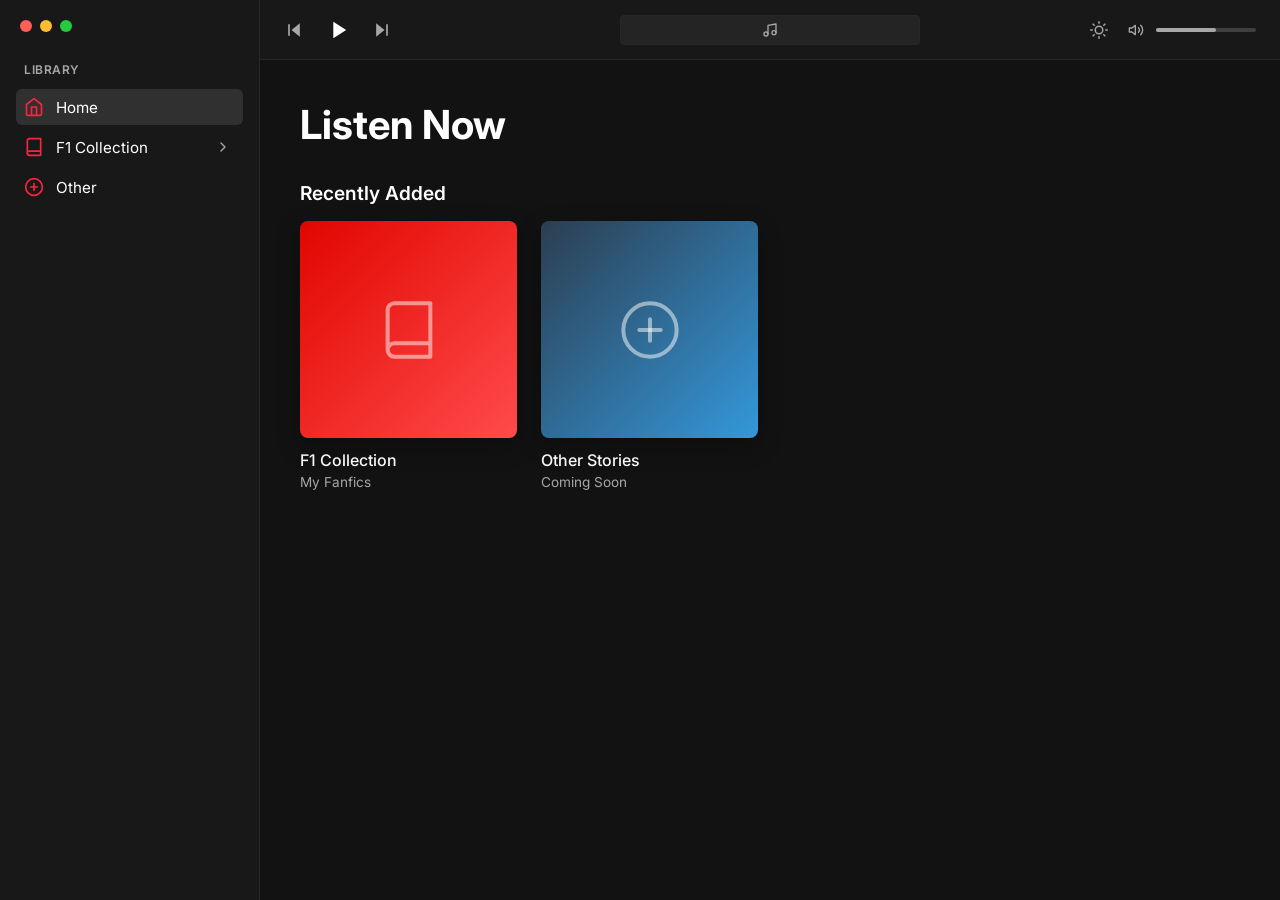
==== index.html @ 3386c09b "Add homepage and BG3AU style First publish" ====
<!DOCTYPE html>
<html lang="en">
<head>
  <meta charset="UTF-8">
  <meta name="viewport" content="width=device-width, initial-scale=1.0">
  <title>Home - My Fics</title>
  <link rel="stylesheet" href="/home.css">
  <link href="https://fonts.googleapis.com/css2?family=Inter:wght@400;500;600;700&display=swap" rel="stylesheet">
</head>
<body>
  <div class="app-container">
    <aside class="sidebar">
      <div class="sidebar-header">
        <div class="mac-dots">
          <span class="dot red"></span>
          <span class="dot yellow"></span>
          <span class="dot green"></span>
        </div>
      </div>
      <nav class="sidebar-nav">
        <div class="nav-section">
          <h3 class="nav-title">Library</h3>
          <a href="/" class="nav-item active">
            <svg viewBox="0 0 24 24" fill="none" stroke="currentColor" stroke-width="2" stroke-linecap="round" stroke-linejoin="round"><path d="m3 9 9-7 9 7v11a2 2 0 0 1-2 2H5a2 2 0 0 1-2-2z"></path><polyline points="9 22 9 12 15 12 15 22"></polyline></svg>
            Home
          </a>
          <div class="nav-group collapsed">
            <div class="nav-item-wrapper">
              <a href="/F1/index.html" class="nav-item">
                <svg viewBox="0 0 24 24" fill="none" stroke="currentColor" stroke-width="2" stroke-linecap="round" stroke-linejoin="round"><path d="M4 19.5v-15A2.5 2.5 0 0 1 6.5 2H20v20H6.5a2.5 2.5 0 0 1 0-5H20"></path></svg>
                F1 Collection
              </a>
              <button class="toggle-btn" onclick="this.closest('.nav-group').classList.toggle('collapsed')">
                <svg viewBox="0 0 24 24" fill="none" stroke="currentColor" stroke-width="2" stroke-linecap="round" stroke-linejoin="round"><polyline points="6 9 12 15 18 9"></polyline></svg>
              </button>
            </div>
            <div class="nav-sub-items">
              <a href="/F1/fish-needs-car/index.html" class="nav-item sub-item">fish-needs-car</a>
              <a href="/F1/BG3AU/our_team.html" class="nav-item sub-item">BG3 AU</a>
            </div>
          </div>
          <a href="#" class="nav-item">
            <svg viewBox="0 0 24 24" fill="none" stroke="currentColor" stroke-width="2" stroke-linecap="round" stroke-linejoin="round"><circle cx="12" cy="12" r="10"></circle><line x1="12" y1="8" x2="12" y2="16"></line><line x1="8" y1="12" x2="16" y2="12"></line></svg>
            Other
          </a>
        </div>
      </nav>
    </aside>

    <div class="main-wrapper">
      <header class="top-bar">
        <div class="playback-controls">
          <button class="control-btn"><svg viewBox="0 0 24 24" fill="currentColor"><path d="M19 20L9 12l10-8v16zM5 19h2V5H5v14z"></path></svg></button>
          <button class="control-btn play-btn"><svg viewBox="0 0 24 24" fill="currentColor"><path d="M8 5v14l11-7z"></path></svg></button>
          <button class="control-btn"><svg viewBox="0 0 24 24" fill="currentColor"><path d="M5 4l10 8-10 8V4zm14 1v14h-2V5h2z"></path></svg></button>
        </div>
        <div class="now-playing">
          <div class="np-logo">
            <svg viewBox="0 0 24 24" fill="none" stroke="currentColor" stroke-width="2" stroke-linecap="round" stroke-linejoin="round"><path d="M9 18V5l12-2v13"></path><circle cx="6" cy="18" r="3"></circle><circle cx="18" cy="16" r="3"></circle></svg>
          </div>
        </div>
        <div class="top-bar-right">
          <button class="theme-toggle" id="theme-toggle" title="Toggle Theme">
            <svg class="sun-icon" viewBox="0 0 24 24" fill="none" stroke="currentColor" stroke-width="2" stroke-linecap="round" stroke-linejoin="round"><circle cx="12" cy="12" r="5"></circle><line x1="12" y1="1" x2="12" y2="3"></line><line x1="12" y1="21" x2="12" y2="23"></line><line x1="4.22" y1="4.22" x2="5.64" y2="5.64"></line><line x1="18.36" y1="18.36" x2="19.78" y2="19.78"></line><line x1="1" y1="12" x2="3" y2="12"></line><line x1="21" y1="12" x2="23" y2="12"></line><line x1="4.22" y1="19.78" x2="5.64" y2="18.36"></line><line x1="18.36" y1="5.64" x2="19.78" y2="4.22"></line></svg>
            <svg class="moon-icon" viewBox="0 0 24 24" fill="none" stroke="currentColor" stroke-width="2" stroke-linecap="round" stroke-linejoin="round" style="display: none;"><path d="M21 12.79A9 9 0 1 1 11.21 3 7 7 0 0 0 21 12.79z"></path></svg>
          </button>
          <div class="volume-control">
            <svg viewBox="0 0 24 24" fill="none" stroke="currentColor" stroke-width="2" stroke-linecap="round" stroke-linejoin="round"><polygon points="11 5 6 9 2 9 2 15 6 15 11 19 11 5"></polygon><path d="M15.54 8.46a5 5 0 0 1 0 7.07"></path><path d="M19.07 4.93a10 10 0 0 1 0 14.14"></path></svg>
            <div class="volume-slider">
              <div class="volume-level"></div>
            </div>
          </div>
        </div>
      </header>

      <main class="content">
        <h1 class="page-title">Listen Now</h1>
        
        <section class="album-section">
          <h2 class="section-title">Recently Added</h2>
          <div class="album-grid">
            
            <a href="/F1/index.html" class="album-card">
              <div class="album-cover cover-f1">
                <svg viewBox="0 0 24 24" fill="none" stroke="currentColor" stroke-width="1.5" stroke-linecap="round" stroke-linejoin="round"><path d="M4 19.5v-15A2.5 2.5 0 0 1 6.5 2H20v20H6.5a2.5 2.5 0 0 1 0-5H20"></path></svg>
                <div class="play-overlay"><svg viewBox="0 0 24 24" fill="currentColor"><path d="M8 5v14l11-7z"></path></svg></div>
              </div>
              <div class="album-info">
                <h3 class="album-title">F1 Collection</h3>
                <p class="album-artist">My Fanfics</p>
              </div>
            </a>

            <a href="#" class="album-card">
              <div class="album-cover cover-other">
                <svg viewBox="0 0 24 24" fill="none" stroke="currentColor" stroke-width="1.5" stroke-linecap="round" stroke-linejoin="round"><circle cx="12" cy="12" r="10"></circle><line x1="12" y1="8" x2="12" y2="16"></line><line x1="8" y1="12" x2="16" y2="12"></line></svg>
                <div class="play-overlay"><svg viewBox="0 0 24 24" fill="currentColor"><path d="M8 5v14l11-7z"></path></svg></div>
              </div>
              <div class="album-info">
                <h3 class="album-title">Other Stories</h3>
                <p class="album-artist">Coming Soon</p>
              </div>
            </a>

          </div>
        </section>
      </main>
    </div>
  </div>
  <script>
    const themeToggle = document.getElementById('theme-toggle');
    const sunIcon = themeToggle.querySelector('.sun-icon');
    const moonIcon = themeToggle.querySelector('.moon-icon');

    // Check saved theme
    const savedTheme = localStorage.getItem('theme');
    if (savedTheme === 'light') {
      document.body.classList.add('light-mode');
      sunIcon.style.display = 'none';
      moonIcon.style.display = 'block';
    }

    themeToggle.addEventListener('click', () => {
      document.body.classList.toggle('light-mode');
      const isLight = document.body.classList.contains('light-mode');
      
      if (isLight) {
        localStorage.setItem('theme', 'light');
        sunIcon.style.display = 'none';
        moonIcon.style.display = 'block';
      } else {
        localStorage.setItem('theme', 'dark');
        sunIcon.style.display = 'block';
        moonIcon.style.display = 'none';
      }
    });
  </script>
</body>
</html>
---- home.css ----
:root {
  --bg-main: #121212;
  --bg-sidebar: #181818;
  --bg-topbar: #181818;
  --bg-card: #242424;
  --bg-card-hover: #2a2a2a;
  --text-primary: #ffffff;
  --text-secondary: #a7a7a7;
  --accent: #fa243c; /* Apple Music Red */
  --border: #282828;
  --slider-bg: #404040;
  --nav-hover: rgba(255, 255, 255, 0.05);
  --nav-active: rgba(255, 255, 255, 0.1);
  --np-bg: rgba(255, 255, 255, 0.05);
}

body.light-mode {
  --bg-main: #ffffff;
  --bg-sidebar: #f3f3f3;
  --bg-topbar: #f3f3f3;
  --bg-card: #ffffff;
  --bg-card-hover: #f5f5f5;
  --text-primary: #111111;
  --text-secondary: #666666;
  --border: #e5e5e5;
  --slider-bg: #d4d4d4;
  --nav-hover: rgba(0, 0, 0, 0.05);
  --nav-active: rgba(0, 0, 0, 0.1);
  --np-bg: rgba(0, 0, 0, 0.05);
}

* {
  box-sizing: border-box;
  margin: 0;
  padding: 0;
}

body {
  font-family: 'Inter', -apple-system, BlinkMacSystemFont, sans-serif;
  background-color: var(--bg-main);
  color: var(--text-primary);
  height: 100vh;
  overflow: hidden;
  transition: background-color 0.3s, color 0.3s;
}

.app-container {
  display: flex;
  height: 100vh;
}

/* Sidebar */
.sidebar {
  width: 260px;
  background-color: var(--bg-sidebar);
  border-right: 1px solid var(--border);
  display: flex;
  flex-direction: column;
  transition: background-color 0.3s, border-color 0.3s;
}

.sidebar-header {
  padding: 20px;
}

.mac-dots {
  display: flex;
  gap: 8px;
}

.dot {
  width: 12px;
  height: 12px;
  border-radius: 50%;
}
.dot.red { background-color: #ff5f56; }
.dot.yellow { background-color: #ffbd2e; }
.dot.green { background-color: #27c93f; }

.sidebar-nav {
  padding: 10px 16px;
}

.nav-section {
  margin-bottom: 24px;
}

.nav-title {
  font-size: 0.75rem;
  text-transform: uppercase;
  color: var(--text-secondary);
  margin-bottom: 12px;
  padding-left: 8px;
  letter-spacing: 0.5px;
  font-weight: 600;
}

.nav-item {
  display: flex;
  align-items: center;
  gap: 12px;
  padding: 8px;
  border-radius: 6px;
  color: var(--text-primary);
  text-decoration: none;
  font-size: 0.95rem;
  transition: background 0.2s;
  margin-bottom: 4px;
}

.nav-item svg {
  width: 20px;
  height: 20px;
  color: var(--accent);
}

.nav-item:hover {
  background-color: var(--nav-hover);
}

.nav-item.active {
  background-color: var(--nav-active);
}

/* Main Wrapper */
.main-wrapper {
  flex: 1;
  display: flex;
  flex-direction: column;
  overflow: hidden;
}

/* Top Bar */
.top-bar {
  height: 60px;
  background-color: var(--bg-topbar);
  border-bottom: 1px solid var(--border);
  display: flex;
  align-items: center;
  justify-content: space-between;
  padding: 0 24px;
  -webkit-app-region: drag;
  transition: background-color 0.3s, border-color 0.3s;
}

.playback-controls {
  display: flex;
  align-items: center;
  gap: 20px;
  width: 200px;
}

.control-btn {
  background: none;
  border: none;
  color: var(--text-secondary);
  cursor: pointer;
  display: flex;
  align-items: center;
  justify-content: center;
  transition: color 0.2s;
}

.control-btn:hover {
  color: var(--text-primary);
}

.control-btn svg {
  width: 20px;
  height: 20px;
}

.control-btn.play-btn svg {
  width: 28px;
  height: 28px;
  color: var(--text-primary);
}

.now-playing {
  flex: 1;
  display: flex;
  justify-content: center;
}

.np-logo {
  width: 300px;
  height: 30px;
  background: var(--np-bg);
  border-radius: 4px;
  display: flex;
  align-items: center;
  justify-content: center;
  color: var(--text-secondary);
  border: 1px solid var(--border);
}

.np-logo svg {
  width: 16px;
  height: 16px;
}

.top-bar-right {
  display: flex;
  align-items: center;
  gap: 16px;
  width: 200px;
  justify-content: flex-end;
}

.theme-toggle {
  background: none;
  border: none;
  color: var(--text-secondary);
  cursor: pointer;
  display: flex;
  align-items: center;
  justify-content: center;
  transition: color 0.2s;
  padding: 4px;
}

.theme-toggle:hover {
  color: var(--text-primary);
}

.theme-toggle svg {
  width: 18px;
  height: 18px;
}

.volume-control {
  display: flex;
  align-items: center;
  gap: 12px;
  color: var(--text-secondary);
}

.volume-control svg {
  width: 16px;
  height: 16px;
}

.volume-slider {
  width: 100px;
  height: 4px;
  background: var(--slider-bg);
  border-radius: 2px;
  position: relative;
}

.volume-level {
  width: 60%;
  height: 100%;
  background: var(--text-secondary);
  border-radius: 2px;
}

/* Content */
.content {
  flex: 1;
  overflow-y: auto;
  padding: 40px;
}

.page-title {
  font-size: 2.5rem;
  font-weight: 700;
  margin-bottom: 32px;
}

.section-title {
  font-size: 1.2rem;
  font-weight: 600;
  margin-bottom: 16px;
  color: var(--text-primary);
}

.album-grid {
  display: grid;
  grid-template-columns: repeat(auto-fill, minmax(200px, 1fr));
  gap: 24px;
}

.album-card {
  text-decoration: none;
  color: inherit;
  display: flex;
  flex-direction: column;
  gap: 12px;
  transition: transform 0.2s;
}

.album-card:hover {
  transform: translateY(-4px);
}

.album-cover {
  width: 100%;
  aspect-ratio: 1 / 1;
  border-radius: 8px;
  background: #333;
  position: relative;
  overflow: hidden;
  display: flex;
  align-items: center;
  justify-content: center;
  box-shadow: 0 8px 24px rgba(0,0,0,0.3);
}

.album-cover > svg {
  width: 64px;
  height: 64px;
  color: rgba(255,255,255,0.5);
}

.cover-f1 {
  background: linear-gradient(135deg, #e10600, #ff4b4b);
}

.cover-bg3 {
  background: linear-gradient(135deg, #4a3020, #c19976);
}

.cover-other {
  background: linear-gradient(135deg, #2c3e50, #3498db);
}

.play-overlay {
  position: absolute;
  bottom: 8px;
  right: 8px;
  width: 40px;
  height: 40px;
  background: var(--accent);
  border-radius: 50%;
  display: flex;
  align-items: center;
  justify-content: center;
  opacity: 0;
  transform: translateY(10px);
  transition: all 0.2s ease;
  box-shadow: 0 4px 12px rgba(0,0,0,0.3);
}

.play-overlay svg {
  width: 20px;
  height: 20px;
  color: white;
  margin-left: 2px;
}

.album-card:hover .play-overlay {
  opacity: 1;
  transform: translateY(0);
}

.album-info {
  display: flex;
  flex-direction: column;
  gap: 4px;
}

.album-title {
  font-size: 1rem;
  font-weight: 500;
  white-space: nowrap;
  overflow: hidden;
  text-overflow: ellipsis;
}

.album-artist {
  font-size: 0.85rem;
  color: var(--text-secondary);
}

/* Sidebar Sub-items */
.nav-group {
  display: flex;
  flex-direction: column;
  margin-bottom: 4px;
}
.nav-item-wrapper {
  display: flex;
  align-items: center;
  position: relative;
}
.nav-item-wrapper .nav-item {
  flex: 1;
  margin-bottom: 0;
}
.toggle-btn {
  position: absolute;
  right: 8px;
  background: none;
  border: none;
  color: var(--text-secondary);
  cursor: pointer;
  padding: 4px;
  display: flex;
  align-items: center;
  justify-content: center;
  transition: transform 0.2s;
  z-index: 2;
}
.toggle-btn:hover {
  color: var(--text-primary);
}
.toggle-btn svg {
  width: 16px !important;
  height: 16px !important;
  color: inherit !important;
}
.nav-group.collapsed .nav-sub-items {
  display: none;
}
.nav-group.collapsed .toggle-btn {
  transform: rotate(-90deg);
}
.nav-sub-items {
  display: flex;
  flex-direction: column;
  margin-left: 34px;
  border-left: 1px solid var(--border);
  padding-left: 8px;
  margin-bottom: 4px;
  margin-top: 4px;
}
.nav-item.sub-item {
  font-size: 0.85rem;
  padding: 6px 8px;
  color: var(--text-secondary);
  margin-bottom: 2px;
}
.nav-item.sub-item:hover {
  color: var(--text-primary);
  background-color: rgba(255, 255, 255, 0.05);
}
.nav-item.sub-item.active {
  color: var(--text-primary);
  background-color: rgba(255, 255, 255, 0.1);
}

/* Album Page */
.album-page-header {
  display: flex;
  gap: 32px;
  margin-bottom: 40px;
  align-items: flex-end;
}
.album-cover-large {
  width: 240px;
  height: 240px;
  border-radius: 12px;
  box-shadow: 0 10px 30px rgba(0,0,0,0.5);
  display: flex;
  align-items: center;
  justify-content: center;
}
.album-cover-large > svg {
  width: 100px;
  height: 100px;
  color: rgba(255,255,255,0.5);
}
.album-details {
  display: flex;
  flex-direction: column;
  gap: 8px;
  padding-bottom: 8px;
}
.album-type {
  font-size: 0.75rem;
  text-transform: uppercase;
  font-weight: 600;
  color: var(--text-secondary);
  letter-spacing: 1px;
}
.album-title-large {
  font-size: 3rem;
  font-weight: 700;
  line-height: 1.1;
  margin-bottom: 4px;
}
.album-artist-large {
  font-size: 1.1rem;
  color: var(--accent);
  font-weight: 500;
}
.album-meta {
  font-size: 0.9rem;
  color: var(--text-secondary);
  margin-bottom: 12px;
}
.album-actions {
  display: flex;
  gap: 12px;
}
.btn-play-large, .btn-shuffle-large {
  background: var(--accent);
  color: white;
  border: none;
  padding: 10px 24px;
  border-radius: 8px;
  font-size: 1rem;
  font-weight: 600;
  cursor: pointer;
  display: flex;
  align-items: center;
  gap: 8px;
  transition: filter 0.2s;
}
.btn-play-large:hover, .btn-shuffle-large:hover {
  filter: brightness(1.1);
}
.btn-shuffle-large {
  background: var(--bg-card);
  color: var(--accent);
}

/* Tracklist */
.tracklist {
  display: flex;
  flex-direction: column;
}
.track-header {
  display: grid;
  grid-template-columns: 40px 1fr 120px;
  padding: 8px 16px;
  border-bottom: 1px solid var(--border);
  color: var(--text-secondary);
  font-size: 0.85rem;
  text-transform: uppercase;
  letter-spacing: 0.5px;
  margin-bottom: 8px;
}
.track-row {
  display: grid;
  grid-template-columns: 40px 1fr 120px;
  padding: 12px 16px;
  border-radius: 8px;
  text-decoration: none;
  color: var(--text-primary);
  align-items: center;
  transition: background-color 0.2s, color 0.3s;
}
.track-row:hover {
  background: var(--nav-hover);
}
.track-col-index {
  color: var(--text-secondary);
  font-variant-numeric: tabular-nums;
  display: flex;
  align-items: center;
  justify-content: flex-start;
}
.track-col-title {
  font-weight: 500;
}
.track-col-meta {
  color: var(--text-secondary);
  font-size: 0.9rem;
  text-align: right;
}

.play-icon {
  display: none;
  width: 16px;
  height: 16px;
  fill: var(--text-primary);
}
.meta-words {
  display: none;
}
.track-row:hover .index-num {
  display: none;
}
.track-row:hover .play-icon {
  display: block;
}
.track-row:hover .meta-chapters {
  display: none;
}
.track-row:hover .meta-words {
  display: block;
}

/* Responsive */
@media (max-width: 768px) {
  .sidebar {
    display: none;
  }
  .top-bar {
    padding: 0 16px;
  }
  .playback-controls {
    width: auto;
  }
  .volume-control {
    display: none;
  }
  .content {
    padding: 24px;
  }
  .album-page-header {
    flex-direction: column;
    align-items: center;
    text-align: center;
  }
  .album-actions {
    justify-content: center;
  }
}
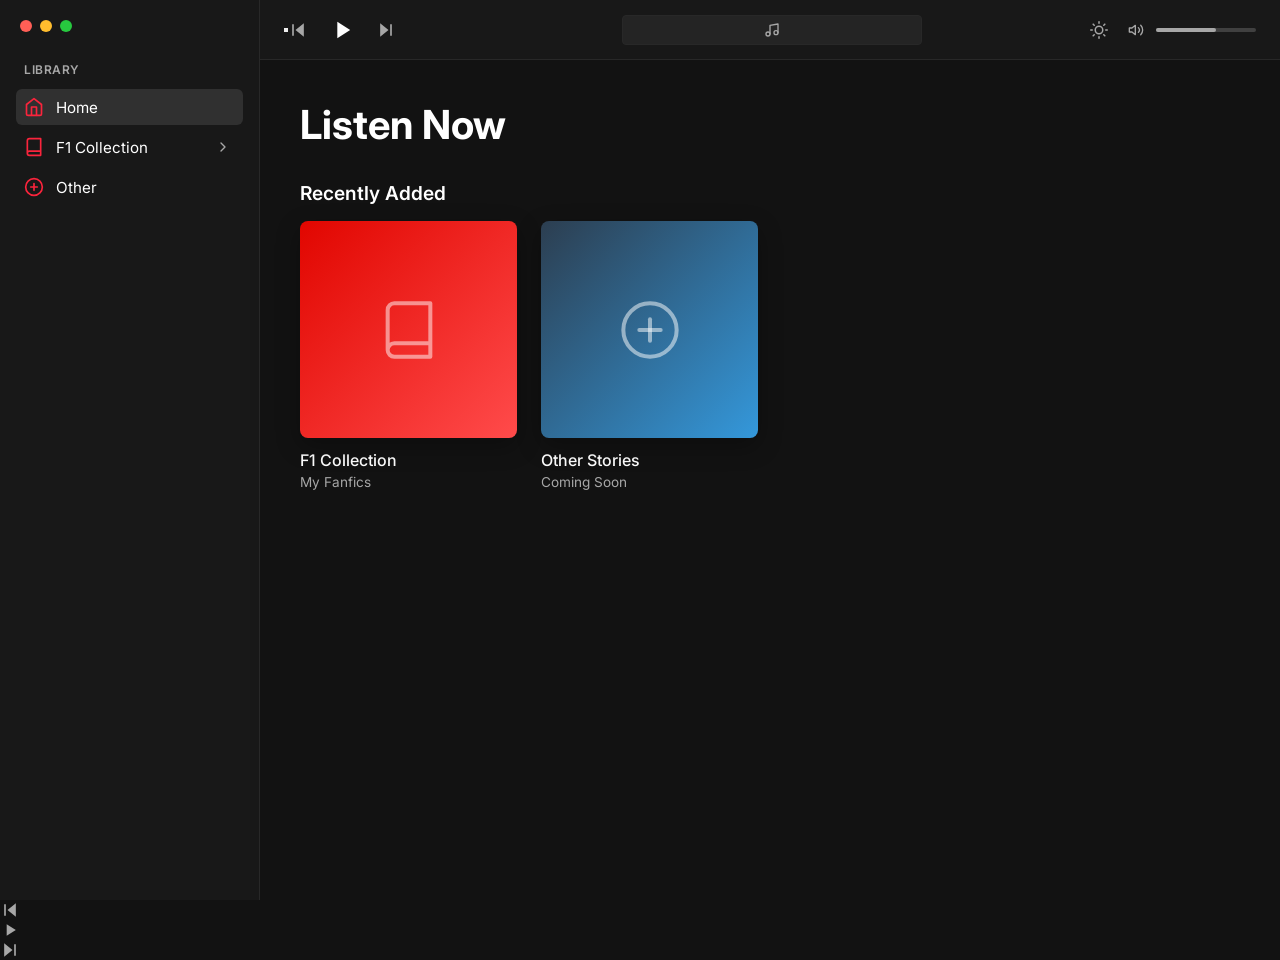
==== commit 45380196: "Add phone compatibility First publish" ====
--- a/index.html
+++ b/index.html
@@ -4,7 +4,7 @@
   <meta charset="UTF-8">
   <meta name="viewport" content="width=device-width, initial-scale=1.0">
   <title>Home - My Fics</title>
-  <link rel="stylesheet" href="/home.css">
+  <link rel="stylesheet" href="home.css">
   <link href="https://fonts.googleapis.com/css2?family=Inter:wght@400;500;600;700&display=swap" rel="stylesheet">
 </head>
 <body>
@@ -20,13 +20,13 @@
       <nav class="sidebar-nav">
         <div class="nav-section">
           <h3 class="nav-title">Library</h3>
-          <a href="/" class="nav-item active">
+          <a href="index.html" class="nav-item active">
             <svg viewBox="0 0 24 24" fill="none" stroke="currentColor" stroke-width="2" stroke-linecap="round" stroke-linejoin="round"><path d="m3 9 9-7 9 7v11a2 2 0 0 1-2 2H5a2 2 0 0 1-2-2z"></path><polyline points="9 22 9 12 15 12 15 22"></polyline></svg>
             Home
           </a>
           <div class="nav-group collapsed">
             <div class="nav-item-wrapper">
-              <a href="/F1/index.html" class="nav-item">
+              <a href="/Writings/F1/index.html" class="nav-item">
                 <svg viewBox="0 0 24 24" fill="none" stroke="currentColor" stroke-width="2" stroke-linecap="round" stroke-linejoin="round"><path d="M4 19.5v-15A2.5 2.5 0 0 1 6.5 2H20v20H6.5a2.5 2.5 0 0 1 0-5H20"></path></svg>
                 F1 Collection
               </a>
@@ -35,8 +35,10 @@
               </button>
             </div>
             <div class="nav-sub-items">
-              <a href="/F1/fish-needs-car/index.html" class="nav-item sub-item">fish-needs-car</a>
-              <a href="/F1/BG3AU/our_team.html" class="nav-item sub-item">BG3 AU</a>
+              <div class="nav-sub-items-inner">
+              <a href="/Writings/F1/fish-needs-car/index.html" class="nav-item sub-item">fish-needs-car</a>
+              <a href="/Writings/F1/bg3au/our_team.html" class="nav-item sub-item">BG3 AU</a>
+              </div>
             </div>
           </div>
           <a href="#" class="nav-item">
@@ -49,6 +51,10 @@
 
     <div class="main-wrapper">
       <header class="top-bar">
+        <button class="hamburger" id="mobile-menu-btn" aria-label="Toggle Menu">
+          <span></span>
+          <span></span>
+        </button>
         <div class="playback-controls">
           <button class="control-btn"><svg viewBox="0 0 24 24" fill="currentColor"><path d="M19 20L9 12l10-8v16zM5 19h2V5H5v14z"></path></svg></button>
           <button class="control-btn play-btn"><svg viewBox="0 0 24 24" fill="currentColor"><path d="M8 5v14l11-7z"></path></svg></button>
@@ -80,7 +86,7 @@
           <h2 class="section-title">Recently Added</h2>
           <div class="album-grid">
             
-            <a href="/F1/index.html" class="album-card">
+            <a href="/Writings/F1/index.html" class="album-card">
               <div class="album-cover cover-f1">
                 <svg viewBox="0 0 24 24" fill="none" stroke="currentColor" stroke-width="1.5" stroke-linecap="round" stroke-linejoin="round"><path d="M4 19.5v-15A2.5 2.5 0 0 1 6.5 2H20v20H6.5a2.5 2.5 0 0 1 0-5H20"></path></svg>
                 <div class="play-overlay"><svg viewBox="0 0 24 24" fill="currentColor"><path d="M8 5v14l11-7z"></path></svg></div>
@@ -107,7 +113,37 @@
       </main>
     </div>
   </div>
+
+  <!-- Mobile Player -->
+  <div class="mobile-player">
+    <button class="control-btn skip-btn"><svg viewBox="0 0 24 24" fill="currentColor"><path d="M19 20L9 12l10-8v16zM5 19h2V5H5v14z"></path></svg></button>
+    <button class="control-btn play-pause-btn"><svg viewBox="0 0 24 24" fill="currentColor"><path d="M8 5v14l11-7z"></path></svg></button>
+    <button class="control-btn skip-btn"><svg viewBox="0 0 24 24" fill="currentColor"><path d="M5 4l10 8-10 8V4zm14 1v14h-2V5h2z"></path></svg></button>
+  </div>
+
   <script>
+    const mobileMenuBtn = document.getElementById('mobile-menu-btn');
+    const sidebar = document.querySelector('.sidebar');
+    if (mobileMenuBtn && sidebar) {
+      mobileMenuBtn.addEventListener('click', () => {
+        mobileMenuBtn.classList.toggle('open');
+        sidebar.classList.toggle('open');
+      });
+    }
+
+    const playPauseBtn = document.querySelector('.play-pause-btn');
+    if (playPauseBtn) {
+      playPauseBtn.addEventListener('click', () => {
+        const svg = playPauseBtn.querySelector('svg');
+        const isPlaying = svg.innerHTML.includes('M8 5v14l11-7z');
+        if (isPlaying) {
+          svg.innerHTML = '<path d="M6 19h4V5H6v14zm8-14v14h4V5h-4z"></path>';
+        } else {
+          svg.innerHTML = '<path d="M8 5v14l11-7z"></path>';
+        }
+      });
+    }
+
     const themeToggle = document.getElementById('theme-toggle');
     const sunIcon = themeToggle.querySelector('.sun-icon');
     const moonIcon = themeToggle.querySelector('.moon-icon');
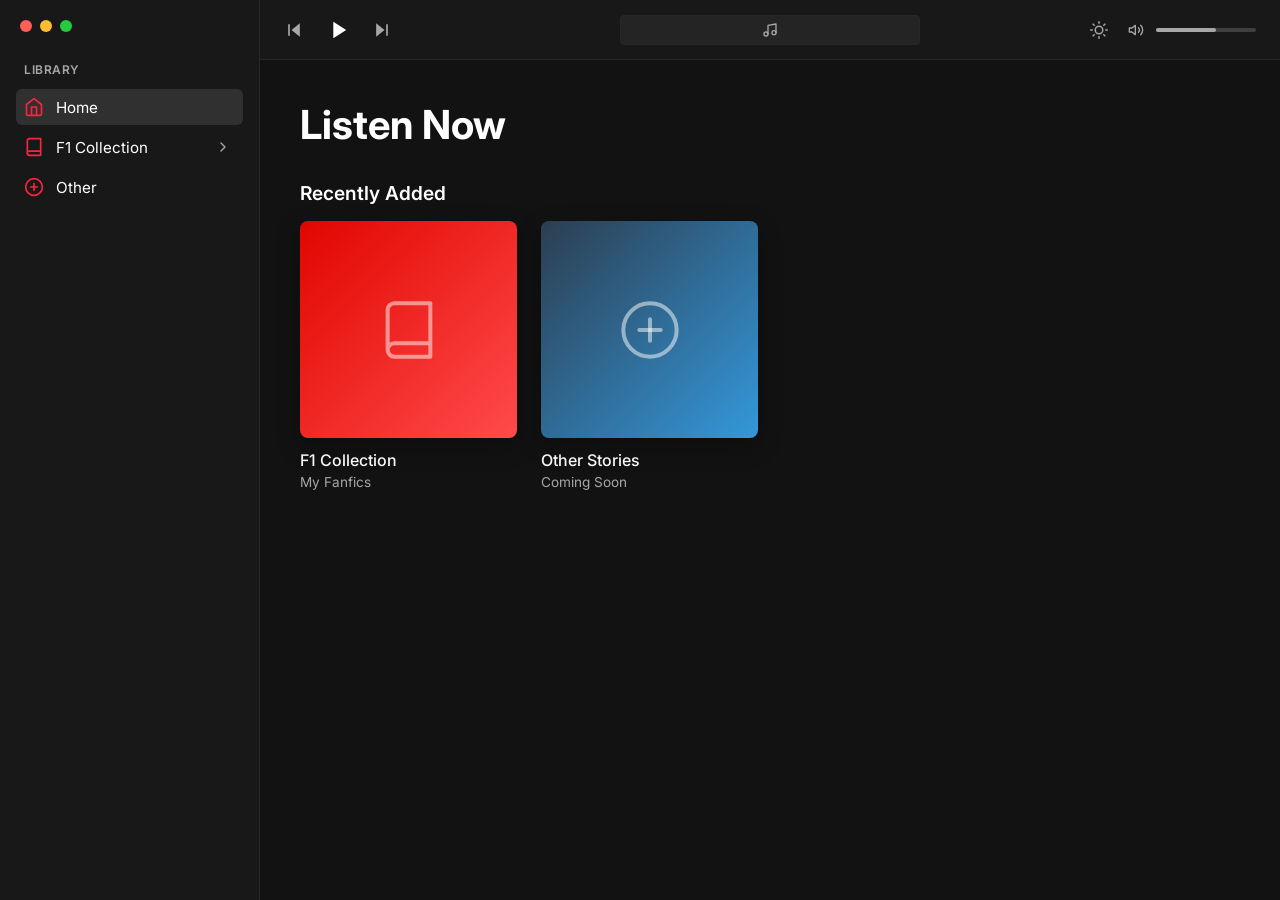
==== commit 099fe2c3: "Add icon First publish" ====
--- a/index.html
+++ b/index.html
@@ -4,6 +4,12 @@
   <meta charset="UTF-8">
   <meta name="viewport" content="width=device-width, initial-scale=1.0">
   <title>Home - My Fics</title>
+  <link rel="icon" type="image/png" href="favicon/favicon-96x96.png" sizes="96x96" />
+  <link rel="icon" type="image/svg+xml" href="favicon/favicon.svg" />
+  <link rel="shortcut icon" href="favicon/favicon.ico" />
+  <link rel="apple-touch-icon" sizes="180x180" href="favicon/apple-touch-icon.png" />
+  <meta name="apple-mobile-web-app-title" content="MyWebSite" />
+  <link rel="manifest" href="/favicon/site.webmanifest" />
   <link rel="stylesheet" href="home.css">
   <link href="https://fonts.googleapis.com/css2?family=Inter:wght@400;500;600;700&display=swap" rel="stylesheet">
 </head>
--- a/home.css
+++ b/home.css
@@ -12,6 +12,7 @@
   --nav-hover: rgba(255, 255, 255, 0.05);
   --nav-active: rgba(255, 255, 255, 0.1);
   --np-bg: rgba(255, 255, 255, 0.05);
+  --bg-sidebar-translucent: rgba(24, 24, 24, 0.85);
 }
 
 body.light-mode {
@@ -27,6 +28,7 @@
   --nav-hover: rgba(0, 0, 0, 0.05);
   --nav-active: rgba(0, 0, 0, 0.1);
   --np-bg: rgba(0, 0, 0, 0.05);
+  --bg-sidebar-translucent: rgba(243, 243, 243, 0.85);
 }
 
 * {
@@ -399,7 +401,7 @@
   display: flex;
   align-items: center;
   justify-content: center;
-  transition: transform 0.2s;
+  transition: transform 0.5s cubic-bezier(0.16, 1, 0.3, 1);
   z-index: 2;
 }
 .toggle-btn:hover {
@@ -411,19 +413,30 @@
   color: inherit !important;
 }
 .nav-group.collapsed .nav-sub-items {
-  display: none;
+  grid-template-rows: 0fr;
+  margin-top: 0;
+  margin-bottom: 0;
+  opacity: 0;
+  border-color: transparent;
 }
 .nav-group.collapsed .toggle-btn {
   transform: rotate(-90deg);
 }
 .nav-sub-items {
-  display: flex;
-  flex-direction: column;
+  display: grid;
+  grid-template-rows: 1fr;
   margin-left: 34px;
   border-left: 1px solid var(--border);
   padding-left: 8px;
   margin-bottom: 4px;
   margin-top: 4px;
+  transition: grid-template-rows 0.5s cubic-bezier(0.16, 1, 0.3, 1), margin 0.5s cubic-bezier(0.16, 1, 0.3, 1), opacity 0.5s cubic-bezier(0.16, 1, 0.3, 1), border-color 0.5s cubic-bezier(0.16, 1, 0.3, 1);
+  opacity: 1;
+}
+.nav-sub-items-inner {
+  overflow: hidden;
+  display: flex;
+  flex-direction: column;
 }
 .nav-item.sub-item {
   font-size: 0.85rem;
@@ -583,29 +596,202 @@
   display: block;
 }
 
+.hamburger {
+  display: none;
+}
+
+.mobile-player {
+  display: none;
+}
+
 /* Responsive */
 @media (max-width: 768px) {
   .sidebar {
+    display: flex;
+    position: fixed;
+    top: 0;
+    left: 0;
+    width: 100%;
+    bottom: 0;
+    z-index: 1000;
+    transform: translateY(-100%);
+    transition: transform 0.5s cubic-bezier(0.16, 1, 0.3, 1);
+    padding-top: 50px;
+    border-right: none;
+    background-color: var(--bg-sidebar-translucent);
+    backdrop-filter: blur(20px);
+    -webkit-backdrop-filter: blur(20px);
+  }
+  
+  .sidebar.open {
+    transform: translateY(0);
+  }
+  
+  .sidebar-header {
     display: none;
   }
+  
+  .hamburger {
+    display: flex;
+    flex-direction: column;
+    justify-content: center;
+    align-items: center;
+    width: 32px;
+    height: 32px;
+    background: transparent;
+    border: none;
+    cursor: pointer;
+    padding: 0;
+    position: relative;
+    z-index: 1002;
+    margin-right: 16px;
+  }
+  
+  .hamburger span {
+    display: block;
+    width: 20px;
+    height: 2px;
+    background-color: var(--text-primary);
+    transition: transform 0.5s cubic-bezier(0.16, 1, 0.3, 1), opacity 0.3s ease;
+    position: absolute;
+  }
+  
+  .hamburger span:nth-child(1) { transform: translateY(-4px); }
+  .hamburger span:nth-child(2) { transform: translateY(4px); }
+  .hamburger.open span:nth-child(1) { transform: translateY(0) rotate(45deg); }
+  .hamburger.open span:nth-child(2) { transform: translateY(0) rotate(-45deg); }
+  
+  .mobile-player {
+    display: flex;
+    justify-content: center;
+    align-items: center;
+    gap: 32px;
+    background-color: var(--bg-sidebar-translucent);
+    backdrop-filter: blur(20px);
+    -webkit-backdrop-filter: blur(20px);
+    border-top: 1px solid var(--border);
+    position: fixed;
+    bottom: 0;
+    left: 0;
+    right: 0;
+    height: calc(80px + env(safe-area-inset-bottom));
+    z-index: 1000;
+    padding-bottom: env(safe-area-inset-bottom);
+  }
+  
+  .mobile-player button {
+    background: none;
+    border: none;
+    color: var(--text-primary);
+    cursor: pointer;
+    display: flex;
+    align-items: center;
+    justify-content: center;
+  }
+  
+  .mobile-player .play-pause-btn {
+    width: 48px;
+    height: 48px;
+    border-radius: 50%;
+    background: var(--text-primary);
+    color: var(--bg-main);
+  }
+  
+  .mobile-player .play-pause-btn svg {
+    width: 24px;
+    height: 24px;
+    fill: currentColor;
+  }
+  
+  .mobile-player .skip-btn svg {
+    width: 24px;
+    height: 24px;
+    fill: currentColor;
+  }
+  
+  .main-wrapper {
+    padding-bottom: calc(80px + env(safe-area-inset-bottom));
+  }
+
   .top-bar {
     padding: 0 16px;
-  }
+    height: 50px;
+    position: relative;
+    z-index: 1001;
+    background-color: var(--bg-topbar);
+  }
+  
+  .now-playing {
+    display: none;
+  }
+  
   .playback-controls {
-    width: auto;
-  }
+    display: none;
+  }
+  
+  .top-bar-right {
+    margin-left: auto;
+  }
+  
   .volume-control {
     display: none;
   }
+  
   .content {
-    padding: 24px;
-  }
+    padding: 20px 16px;
+  }
+  
+  .page-title {
+    font-size: 2rem;
+    margin-bottom: 24px;
+  }
+  
+  .album-grid {
+    grid-template-columns: repeat(2, 1fr);
+    gap: 16px;
+  }
+  
   .album-page-header {
     flex-direction: column;
     align-items: center;
     text-align: center;
-  }
+    gap: 20px;
+  }
+  
+  .album-cover-large {
+    width: 200px;
+    height: 200px;
+  }
+  
   .album-actions {
     justify-content: center;
   }
-}
+  
+  .track-header {
+    display: none;
+  }
+  
+  .track-row {
+    grid-template-columns: 30px 1fr;
+    padding: 12px 8px;
+    margin: 0 0 8px 0;
+    border-bottom: 1px solid var(--border);
+    border-radius: 0;
+  }
+  
+  .track-col-meta {
+    display: none;
+  }
+  
+  .track-col-index {
+    justify-content: center;
+  }
+  
+  .track-row:hover {
+    background: transparent;
+  }
+  
+  .track-row:active {
+    background: var(--nav-hover);
+  }
+}
